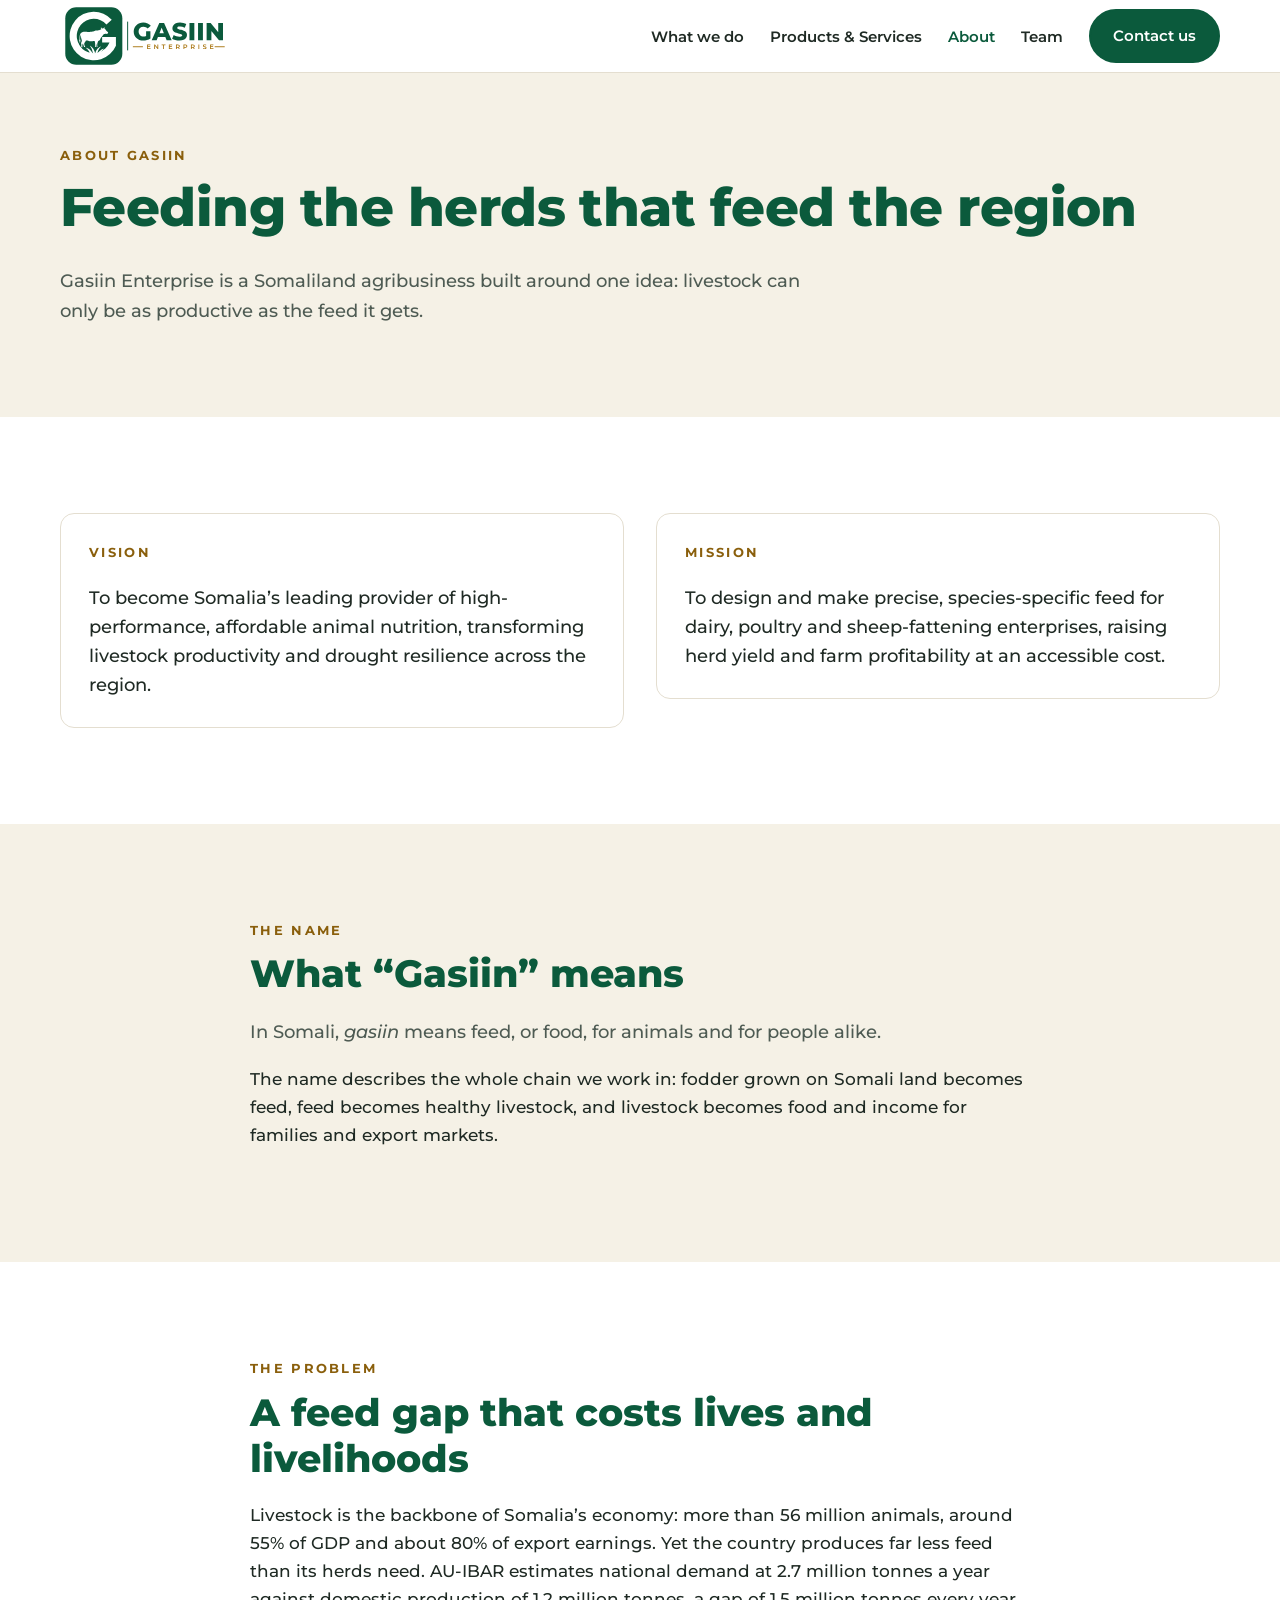
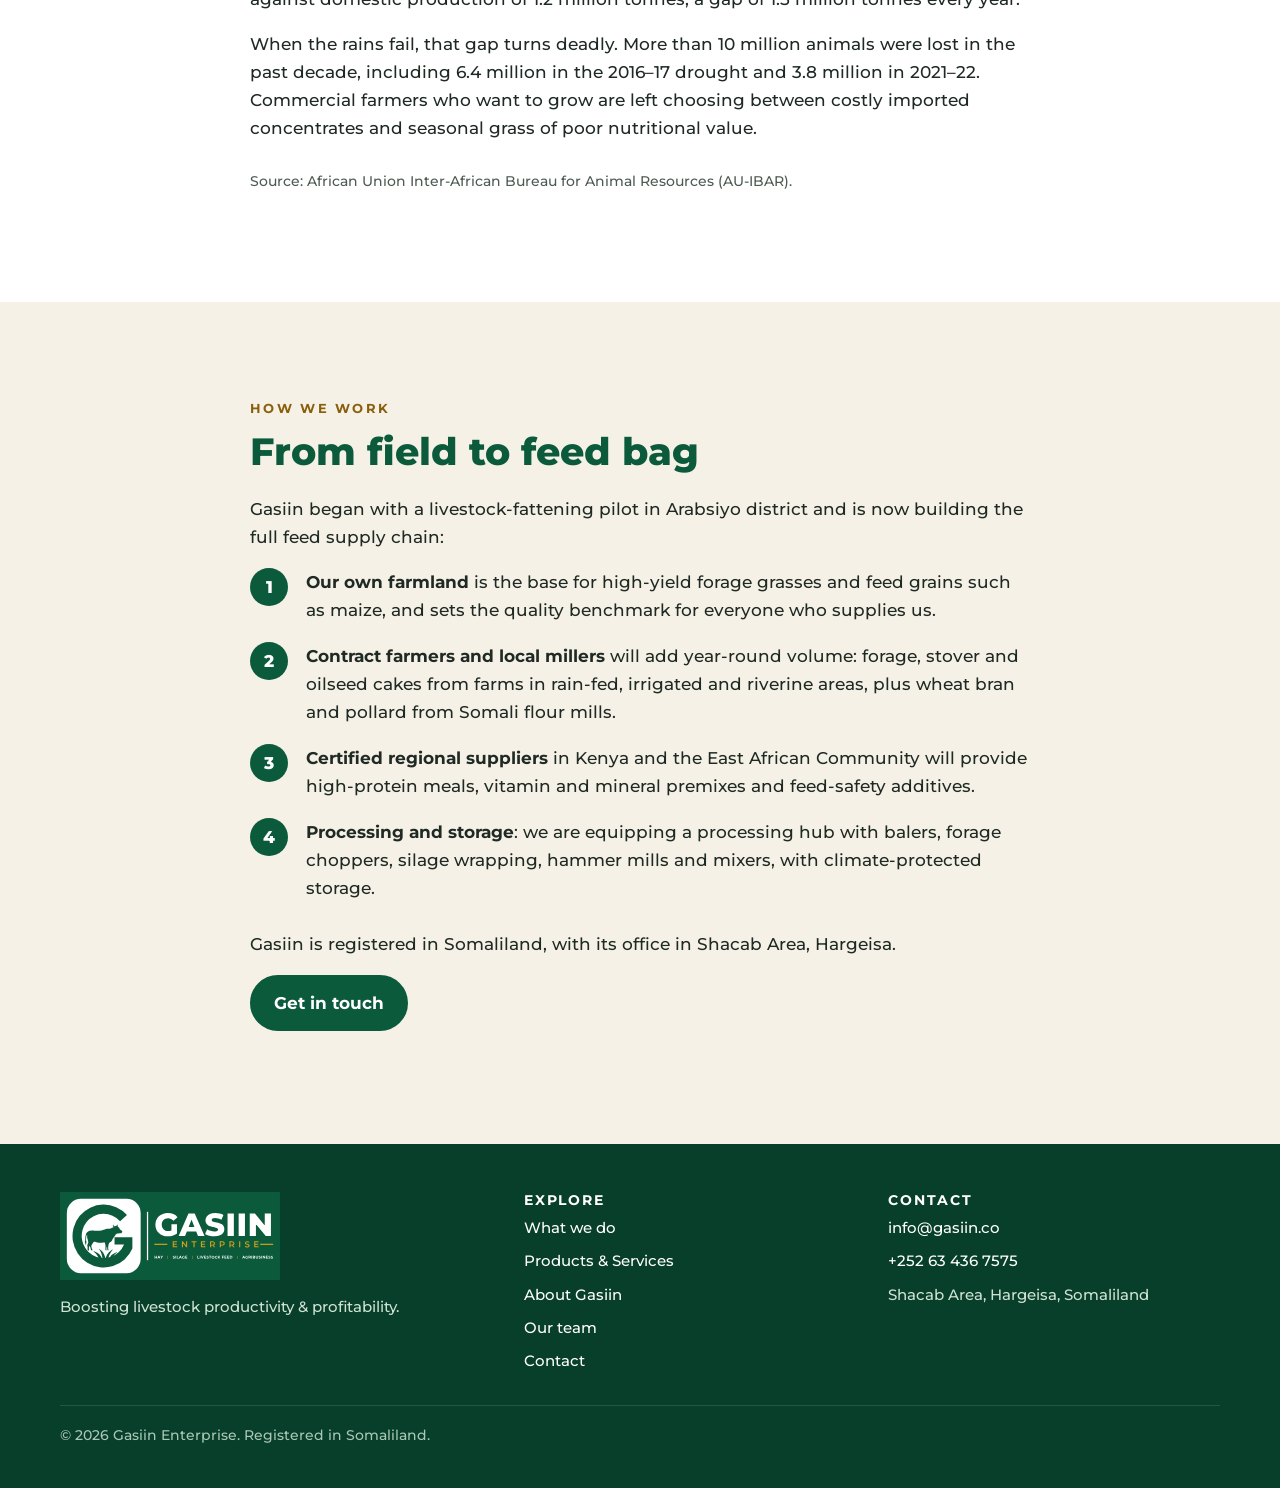
==== docs/about.html @ 03f1e2ad "Gasiin Enterprise website (gasiin.co) Co-Authored-By: Claude Opus 5.5 <noreply@anthropic.com> Claude" ====
<!doctype html>
<html lang="en">
<head>
<meta charset="utf-8">
<meta name="viewport" content="width=device-width, initial-scale=1">
<title>About Gasiin Enterprise | Vision, Mission and How We Work</title>
<meta name="description" content="Why Gasiin exists, what the name means, and how we produce reliable, affordable animal feed year-round for Somalia’s livestock sector.">
<link rel="canonical" href="https://gasiin.co/about.html">
<meta name="theme-color" content="#0B5A3C">
<meta property="og:type" content="website">
<meta property="og:site_name" content="Gasiin Enterprise">
<meta property="og:title" content="About Gasiin Enterprise | Vision, Mission and How We Work">
<meta property="og:description" content="Why Gasiin exists, what the name means, and how we produce reliable, affordable animal feed year-round for Somalia’s livestock sector.">
<meta property="og:url" content="https://gasiin.co/about.html">
<meta property="og:image" content="https://gasiin.co/assets/img/og-image.png">
<meta name="twitter:card" content="summary_large_image">
<link rel="icon" href="favicon.ico" sizes="any">
<link rel="icon" type="image/png" sizes="32x32" href="assets/img/favicon-32.png">
<link rel="apple-touch-icon" href="assets/img/apple-touch-icon.png">
<link rel="preconnect" href="https://fonts.googleapis.com">
<link rel="preconnect" href="https://fonts.gstatic.com" crossorigin>
<link rel="stylesheet" href="https://fonts.googleapis.com/css2?family=Montserrat:wght@500;600;700;800&amp;display=swap">
<link rel="stylesheet" href="assets/css/site.css">
</head>
<body>
<a class="skip" href="#main">Skip to content</a>
<header class="site-header">
  <div class="container">
    <a class="brand" href="index.html"><img src="assets/img/logo-compact.svg" alt="Gasiin Enterprise" width="170" height="68"></a>
    <button class="menu-toggle" type="button" aria-expanded="false" aria-controls="nav">Menu</button>
    <nav class="nav" id="nav" aria-label="Main">
      <ul>
        <li><a href="index.html#what">What we do</a></li>
        <li><a href="products.html">Products &amp; Services</a></li>
        <li><a href="about.html" aria-current="page">About</a></li>
        <li><a href="index.html#team">Team</a></li>
        <li><a class="btn" href="contact.html">Contact us</a></li>
      </ul>
    </nav>
  </div>
</header>
<main id="main">

<section class="page-hero">
  <div class="container">
    <span class="eyebrow">About Gasiin</span>
    <h1>Feeding the herds that feed the region</h1>
    <p class="lead">Gasiin Enterprise is a Somaliland agribusiness built around one idea: livestock can only be as productive as the feed it gets.</p>
  </div>
</section>

<section class="section">
  <div class="container grid-2" style="align-items:start">
    <div class="card">
      <span class="eyebrow">Vision</span>
      <p style="color:var(--ink);font-size:1.1rem">To become Somalia’s leading provider of high-performance, affordable animal nutrition, transforming livestock productivity and drought resilience across the region.</p>
    </div>
    <div class="card">
      <span class="eyebrow">Mission</span>
      <p style="color:var(--ink);font-size:1.1rem">To design and make precise, species-specific feed for dairy, poultry and sheep-fattening enterprises, raising herd yield and farm profitability at an accessible cost.</p>
    </div>
  </div>
</section>

<section class="section section--beige">
  <div class="container prose">
    <span class="eyebrow">The name</span>
    <h2>What “Gasiin” means</h2>
    <p class="lead">In Somali, <em>gasiin</em> means feed, or food, for animals and for people alike.</p>
    <p>The name describes the whole chain we work in: fodder grown on Somali land becomes feed, feed becomes healthy livestock, and livestock becomes food and income for families and export markets.</p>
  </div>
</section>

<section class="section">
  <div class="container prose">
    <span class="eyebrow">The problem</span>
    <h2>A feed gap that costs lives and livelihoods</h2>
    <p>Livestock is the backbone of Somalia’s economy: more than 56 million animals, around 55% of GDP and about 80% of export earnings. Yet the country produces far less feed than its herds need. AU-IBAR estimates national demand at 2.7 million tonnes a year against domestic production of 1.2 million tonnes, a gap of 1.5 million tonnes every year.</p>
    <p>When the rains fail, that gap turns deadly. More than 10 million animals were lost in the past decade, including 6.4 million in the 2016–17 drought and 3.8 million in 2021–22. Commercial farmers who want to grow are left choosing between costly imported concentrates and seasonal grass of poor nutritional value.</p>
    <p class="source" style="color:var(--muted)">Source: African Union Inter-African Bureau for Animal Resources (AU-IBAR).</p>
  </div>
</section>

<section class="section section--beige" id="how">
  <div class="container prose">
    <span class="eyebrow">How we work</span>
    <h2>From field to feed bag</h2>
    <p>Gasiin began with a livestock-fattening pilot in Arabsiyo district and is now building the full feed supply chain:</p>
    <ol class="steps">
      <li><strong>Our own farmland</strong> is the base for high-yield forage grasses and feed grains such as maize, and sets the quality benchmark for everyone who supplies us.</li>
      <li><strong>Contract farmers and local millers</strong> will add year-round volume: forage, stover and oilseed cakes from farms in rain-fed, irrigated and riverine areas, plus wheat bran and pollard from Somali flour mills.</li>
      <li><strong>Certified regional suppliers</strong> in Kenya and the East African Community will provide high-protein meals, vitamin and mineral premixes and feed-safety additives.</li>
      <li><strong>Processing and storage</strong>: we are equipping a processing hub with balers, forage choppers, silage wrapping, hammer mills and mixers, with climate-protected storage.</li>
    </ol>
    <p style="margin-top:28px">Gasiin is registered in Somaliland, with its office in Shacab Area, Hargeisa.</p>
    <p><a class="btn" href="contact.html">Get in touch</a></p>
  </div>
</section>

</main>
<footer class="site-footer">
  <div class="container">
    <div>
      <img src="assets/img/logo-reversed.svg" alt="Gasiin Enterprise" width="220" height="87">
      <p>Boosting livestock productivity &amp; profitability.</p>
    </div>
    <div>
      <h3>Explore</h3>
      <ul>
        <li><a href="index.html#what">What we do</a></li>
        <li><a href="products.html">Products &amp; Services</a></li>
        <li><a href="about.html">About Gasiin</a></li>
        <li><a href="index.html#team">Our team</a></li>
        <li><a href="contact.html">Contact</a></li>
      </ul>
    </div>
    <div>
      <h3>Contact</h3>
      <ul>
        <li><a href="mailto:info@gasiin.co">info@gasiin.co</a></li>
        <li><a href="tel:+252634367575">+252 63 436 7575</a></li>
        <li>Shacab Area, Hargeisa, Somaliland</li>
      </ul>
    </div>
    <p class="footer-bottom">© 2026 Gasiin Enterprise. Registered in Somaliland.</p>
  </div>
</footer>
<script src="assets/js/site.js" defer></script>
</body>
</html>
---- docs/assets/css/site.css ----
/* Gasiin Enterprise — site styles (Brand Kit v2) */
:root {
  --forest: #0B5A3C;
  --grass: #52A23A;
  --gold: #D4A017;
  --deep-gold: #A8740F;
  --deep-forest: #073F2A;
  --beige: #F5F1E6;
  --gold-text: #8A5F0C;     /* Deep Gold darkened for small text: meets WCAG AA on white and beige */
  --gold-on-green: #F0C64A; /* Harvest Gold lightened for small text on Forest Green */
  --ink: #1F2A24;
  --muted: #4E5B53;
  --line: #E4DED0;
  --radius: 14px;
  --max: 1160px;
}

*, *::before, *::after { box-sizing: border-box; }
html { scroll-behavior: smooth; scroll-padding-top: 88px; -webkit-text-size-adjust: 100%; }
body {
  margin: 0;
  font-family: "Montserrat", Arial, Helvetica, sans-serif;
  font-weight: 500;
  font-size: 17px;
  line-height: 1.65;
  color: var(--ink);
  background: #fff;
}
img, svg { max-width: 100%; height: auto; display: block; }
a { color: var(--forest); }
a:hover { color: var(--deep-forest); }
h1, h2, h3 { line-height: 1.2; margin: 0 0 .5em; color: var(--forest); }
h1 { font-weight: 800; font-size: clamp(2rem, 4.6vw, 3.3rem); letter-spacing: -0.01em; }
h2 { font-weight: 800; font-size: clamp(1.6rem, 3.2vw, 2.4rem); }
h3 { font-weight: 700; font-size: 1.2rem; }
p { margin: 0 0 1em; }
:focus-visible { outline: 3px solid var(--deep-forest); outline-offset: 2px; box-shadow: 0 0 0 6px var(--gold); }
.section--green :focus-visible, .site-footer :focus-visible { outline-color: #fff; }

.container { width: min(100% - 40px, var(--max)); margin-inline: auto; }
.skip { position: absolute; left: -999px; }
.skip:focus { left: 12px; top: 12px; z-index: 100; background: #fff; padding: 8px 12px; }

/* Header */
.site-header { position: sticky; top: 0; z-index: 50; background: rgba(255,255,255,.97); border-bottom: 1px solid var(--line); }
.site-header .container { display: flex; align-items: center; justify-content: space-between; gap: 20px; min-height: 72px; }
.brand img { width: 170px; }
.nav ul { list-style: none; margin: 0; padding: 0; display: flex; gap: 26px; align-items: center; }
.nav a { text-decoration: none; font-weight: 600; font-size: .95rem; color: var(--ink); }
.nav a:hover, .nav a[aria-current="page"] { color: var(--forest); }
.nav .btn { color: #fff; }
.menu-toggle { display: none; background: none; border: 1px solid var(--line); border-radius: 10px; padding: 10px 12px; font: inherit; font-weight: 700; color: var(--forest); cursor: pointer; min-height: 44px; }

/* Buttons */
.btn { display: inline-flex; align-items: center; justify-content: center; gap: 8px; min-height: 46px; padding: 12px 22px; border-radius: 999px; background: var(--forest); color: #fff; font-weight: 700; text-decoration: none; border: 2px solid var(--forest); }
.btn:hover { background: var(--deep-forest); border-color: var(--deep-forest); color: #fff; }
.btn--ghost { background: transparent; color: var(--forest); }
.btn--ghost:hover { background: var(--forest); color: #fff; }
.btn--gold { background: var(--gold); border-color: var(--gold); color: var(--deep-forest); }
.btn--gold:hover { background: #E4B42C; border-color: #E4B42C; color: var(--deep-forest); }
.btn-row { display: flex; flex-wrap: wrap; gap: 12px; }

/* Sections */
.section { padding: clamp(56px, 8vw, 96px) 0; }
.section--beige { background: var(--beige); }
.section--green { background: var(--forest); color: #fff; }
.section--green h2, .section--green h3 { color: #fff; }
.section--green .eyebrow { color: var(--gold-on-green); }
.eyebrow { display: block; font-size: .8rem; font-weight: 700; letter-spacing: .18em; text-transform: uppercase; color: var(--gold-text); margin-bottom: 10px; }
.lead { font-size: 1.15rem; color: var(--muted); max-width: 760px; }
.section--green .lead { color: #DDEBE2; }
.section-head { max-width: 780px; margin-bottom: 40px; }

/* Grids and cards */
.grid-2 { display: grid; grid-template-columns: repeat(2, minmax(0, 1fr)); gap: 32px; align-items: center; }
.grid-3 { display: grid; grid-template-columns: repeat(3, minmax(0, 1fr)); gap: 24px; }
.grid-4 { display: grid; grid-template-columns: repeat(4, minmax(0, 1fr)); gap: 20px; }
.card { background: #fff; border: 1px solid var(--line); border-radius: var(--radius); padding: 28px; display: flex; flex-direction: column; gap: 10px; }
.card p { color: var(--muted); margin: 0; }
.card .logo { width: 100%; max-width: 260px; margin-bottom: 6px; }
.card ul { margin: 0; padding-left: 1.1em; color: var(--muted); }
.card .more { margin-top: auto; font-weight: 700; text-decoration: none; }
.icon { width: 44px; height: 44px; border-radius: 12px; background: var(--beige); color: var(--forest); display: grid; place-items: center; }
.icon svg { width: 24px; height: 24px; }

.stat { border-left: 4px solid var(--gold); padding: 6px 0 6px 18px; }
.stat strong { display: block; font-size: clamp(1.8rem, 3.4vw, 2.5rem); font-weight: 800; color: #fff; line-height: 1.1; }
.stat span { color: #DDEBE2; font-size: .98rem; }
.source { margin-top: 28px; font-size: .85rem; color: #BFD6C8; }

/* Hero */
.hero { padding: clamp(40px, 7vw, 88px) 0; background: linear-gradient(180deg, var(--beige), #fff); }
.hero .tagline { font-size: 1.2rem; color: var(--muted); max-width: 560px; }
.hero .descriptor { font-size: .82rem; font-weight: 700; letter-spacing: .14em; color: var(--forest); margin-bottom: 18px; }
.hero .descriptor b { color: var(--gold); font-weight: 700; padding: 0 6px; }

/* People */
.person { display: flex; gap: 18px; align-items: flex-start; }
.avatar { flex: 0 0 72px; height: 72px; border-radius: 50%; background: var(--forest); color: #fff; display: grid; place-items: center; font-weight: 800; font-size: 1.3rem; }
.person h3 { margin-bottom: 2px; }
.role { display: block; font-size: .85rem; font-weight: 700; letter-spacing: .06em; text-transform: uppercase; color: var(--gold-text); margin-bottom: 8px; }
.person p { color: var(--muted); margin: 0; font-size: .97rem; }
.subhead { margin: 48px 0 20px; font-size: 1rem; letter-spacing: .14em; text-transform: uppercase; color: var(--muted); font-weight: 700; }

/* Placeholders and media */
.placeholder { position: relative; aspect-ratio: 4 / 3; border-radius: var(--radius); background: var(--deep-forest) url("../img/g-mark-faint.svg") center / 38% no-repeat; display: flex; align-items: flex-end; padding: 14px 16px; color: #CFE3D4; font-size: .85rem; font-weight: 600; overflow: hidden; }
.placeholder--tall { aspect-ratio: 5 / 4; }
.gallery { display: grid; grid-template-columns: repeat(3, minmax(0, 1fr)); gap: 16px; }
.video { position: relative; aspect-ratio: 16 / 9; border-radius: var(--radius); overflow: hidden; background: var(--deep-forest); margin-top: 16px; }
.video button { all: unset; cursor: pointer; position: absolute; inset: 0; display: grid; place-items: center; color: #fff; font-weight: 700; }
.video button span { background: var(--gold); color: var(--deep-forest); padding: 12px 22px; border-radius: 999px; }
.video iframe { position: absolute; inset: 0; width: 100%; height: 100%; border: 0; }

/* Contact */
.contact-list { list-style: none; padding: 0; margin: 0 0 24px; display: grid; gap: 14px; }
.contact-list li { display: flex; gap: 12px; align-items: flex-start; }
.contact-list a { color: #fff; font-weight: 700; }
.contact-list .icon { background: rgba(255,255,255,.1); color: var(--gold); flex: 0 0 44px; }

/* Detail pages */
.page-hero { background: var(--beige); padding: clamp(40px, 6vw, 72px) 0; }
.prose { max-width: 780px; }
.prose ul { padding-left: 1.2em; }
.product { display: grid; grid-template-columns: 300px minmax(0, 1fr); gap: 40px; padding: 48px 0; border-top: 1px solid var(--line); }
.product:first-of-type { border-top: 0; }
.spec { display: grid; grid-template-columns: max-content 1fr; gap: 6px 18px; margin: 16px 0; font-size: .97rem; }
.spec dt { font-weight: 700; color: var(--forest); }
.spec dd { margin: 0; color: var(--muted); }
.steps { counter-reset: s; list-style: none; padding: 0; display: grid; gap: 18px; }
.steps li { counter-increment: s; position: relative; padding-left: 56px; }
.steps li::before { content: counter(s); position: absolute; left: 0; top: 0; width: 38px; height: 38px; border-radius: 50%; background: var(--forest); color: #fff; display: grid; place-items: center; font-weight: 800; }

/* Footer */
.site-footer { background: var(--deep-forest); color: #CFE3D4; padding: 48px 0 28px; font-size: .95rem; }
.site-footer .container { display: grid; grid-template-columns: 1.3fr 1fr 1fr; gap: 32px; }
.site-footer img { width: 220px; margin-bottom: 14px; }
.site-footer h3 { color: #fff; font-size: .85rem; letter-spacing: .14em; text-transform: uppercase; }
.site-footer ul { list-style: none; padding: 0; margin: 0; display: grid; gap: 8px; }
.site-footer a { color: #fff; text-decoration: none; }
.site-footer a:hover { color: var(--gold); }
.footer-bottom { grid-column: 1 / -1; border-top: 1px solid rgba(255,255,255,.12); padding-top: 18px; font-size: .85rem; color: #A9C7B6; }

/* Responsive */
@media (max-width: 960px) {
  .grid-4 { grid-template-columns: repeat(2, minmax(0, 1fr)); }
  .grid-3 { grid-template-columns: repeat(2, minmax(0, 1fr)); }
  .product { grid-template-columns: 1fr; gap: 16px; }
  .product .logo { max-width: 260px; }
}
@media (max-width: 720px) {
  body { font-size: 16px; }
  .menu-toggle { display: inline-block; }
  .nav { position: absolute; top: 72px; left: 0; right: 0; background: #fff; border-bottom: 1px solid var(--line); display: none; }
  .nav.open { display: block; }
  .nav ul { flex-direction: column; align-items: stretch; gap: 0; padding: 8px 20px 18px; }
  .nav li a { display: block; padding: 12px 0; }
  .nav .btn { margin-top: 8px; }
  .nav li a.btn { padding: 12px 22px; display: inline-flex; }
  .brand img { width: 140px; }
  .grid-2, .grid-3, .grid-4, .gallery { grid-template-columns: 1fr; }
  .site-footer .container { grid-template-columns: 1fr; }
  .spec { grid-template-columns: 1fr; }
}

/* Contact form */
.form label { font-weight: 700; font-size: .92rem; color: var(--forest); margin-top: 6px; }
.form input, .form select, .form textarea { width: 100%; font: inherit; font-size: 16px; padding: 12px 14px; border: 1px solid #CFC7B4; border-radius: 10px; background: #fff; color: var(--ink); }
.form input:focus, .form select:focus, .form textarea:focus { outline: 3px solid var(--deep-forest); outline-offset: 1px; border-color: var(--forest); }
.form .btn { margin-top: 14px; align-self: flex-start; cursor: pointer; font: inherit; font-weight: 700; }
.form-note { font-size: .85rem; color: var(--muted); }
.hp { position: absolute; left: -9999px; width: 1px; height: 1px; opacity: 0; }
.contact-list--light a { color: var(--forest); }
.contact-list--light .icon { background: var(--beige); color: var(--forest); }
.photo { width: 100%; aspect-ratio: 4 / 3; object-fit: cover; border-radius: var(--radius); }
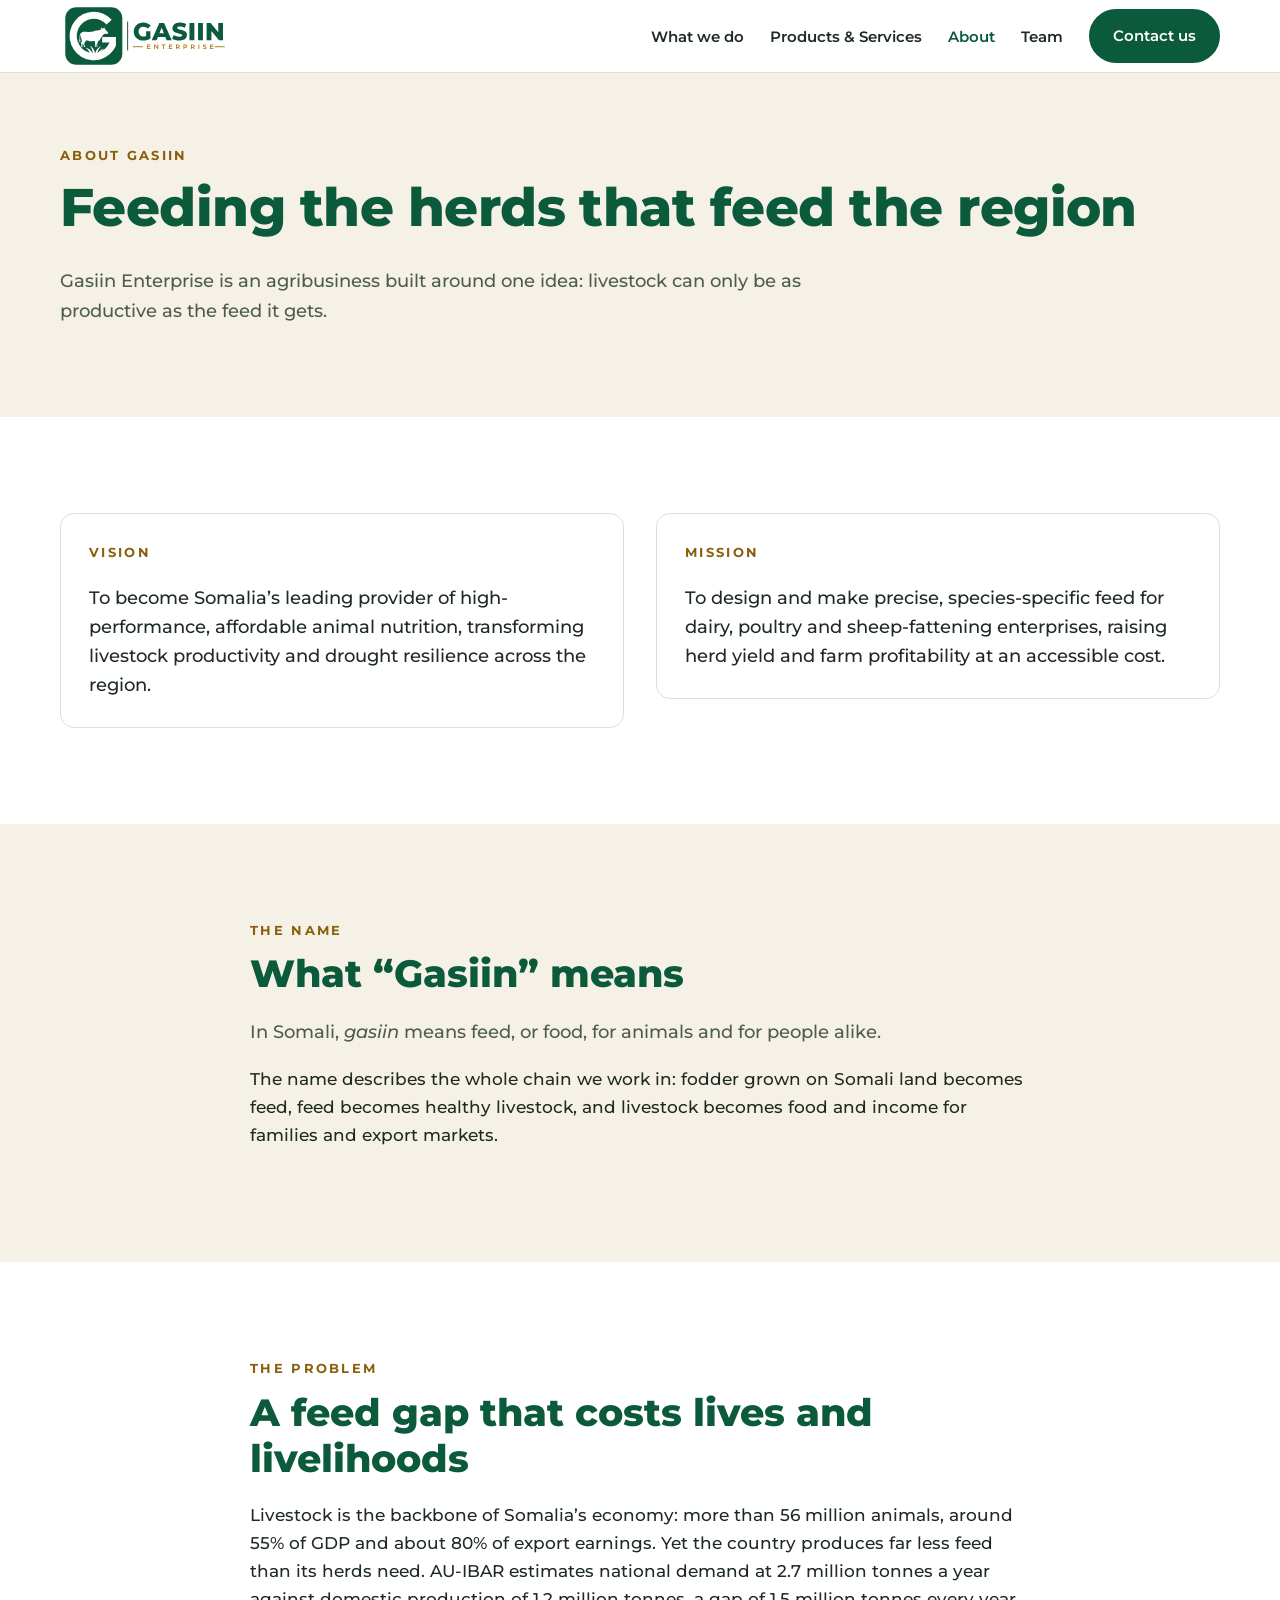
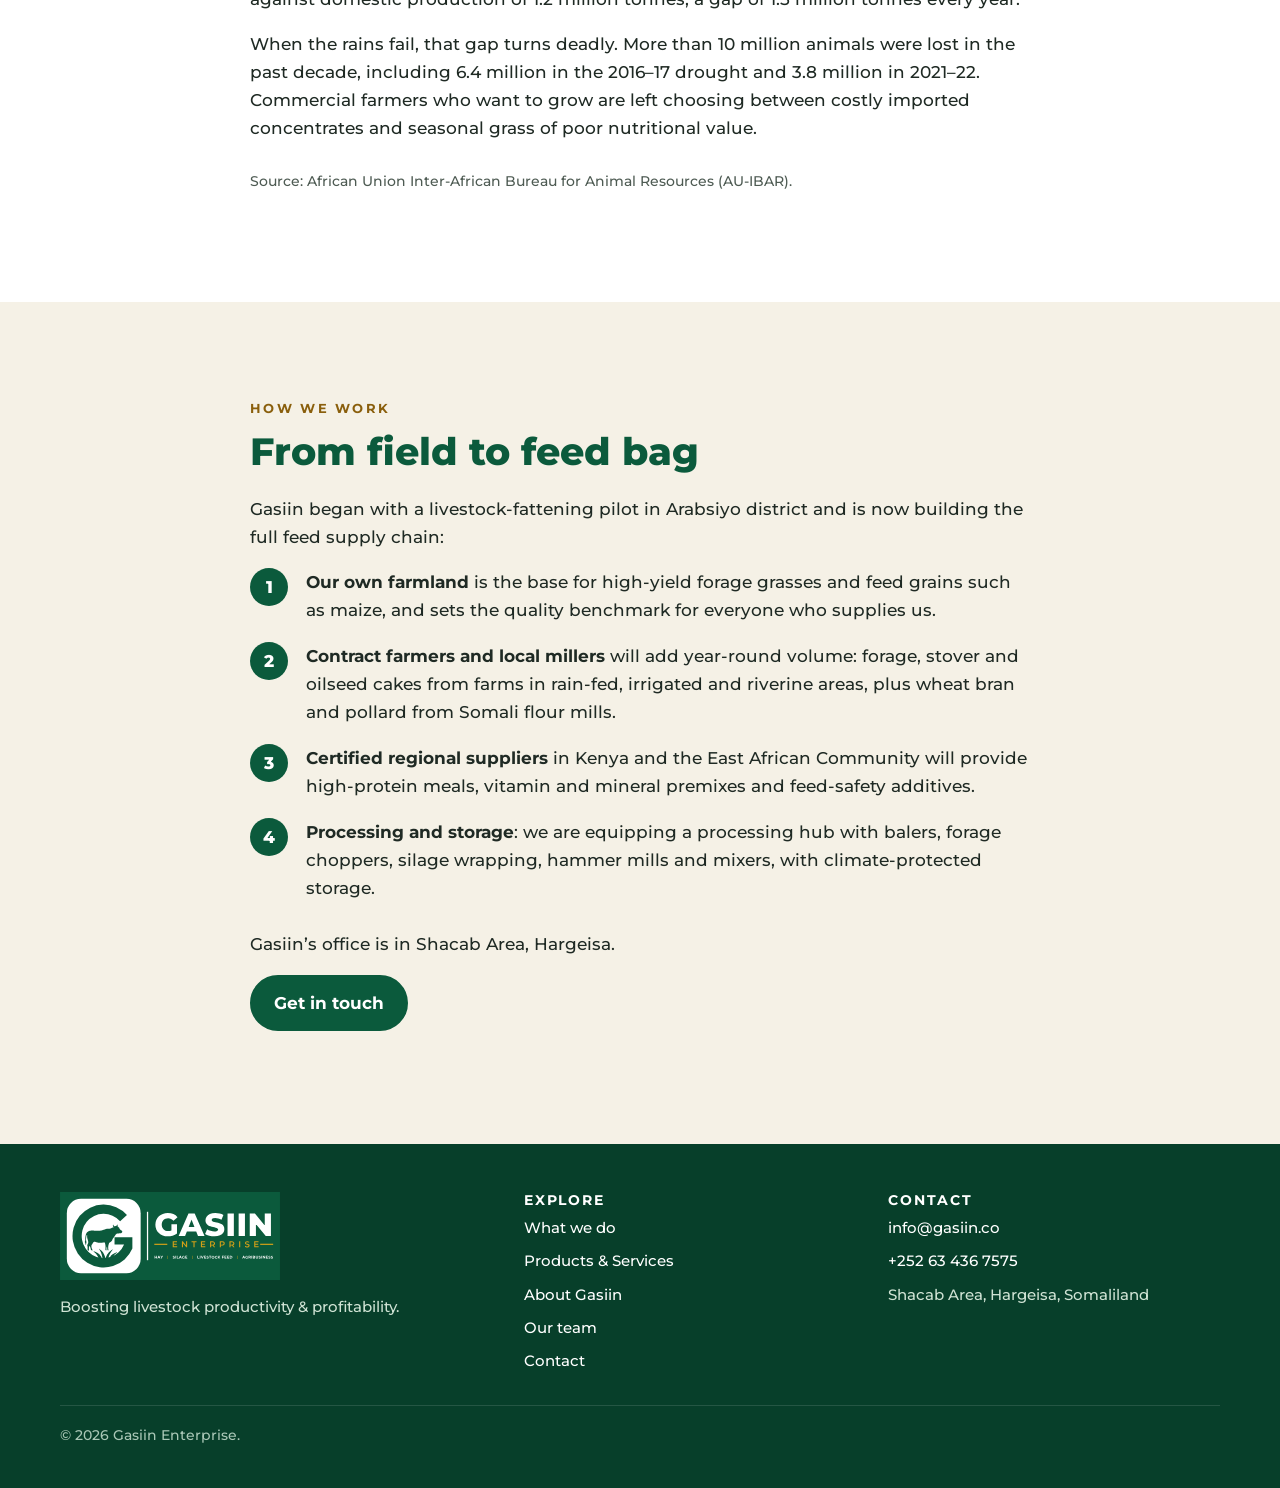
==== commit fdabcd45: "Remove statements that Gasiin is Somaliland-based or registered Co-Authored-By: Claude Opus 5.5 <nor" ====
--- a/docs/about.html
+++ b/docs/about.html
@@ -45,7 +45,7 @@
   <div class="container">
     <span class="eyebrow">About Gasiin</span>
     <h1>Feeding the herds that feed the region</h1>
-    <p class="lead">Gasiin Enterprise is a Somaliland agribusiness built around one idea: livestock can only be as productive as the feed it gets.</p>
+    <p class="lead">Gasiin Enterprise is an agribusiness built around one idea: livestock can only be as productive as the feed it gets.</p>
   </div>
 </section>
 
@@ -92,7 +92,7 @@
       <li><strong>Certified regional suppliers</strong> in Kenya and the East African Community will provide high-protein meals, vitamin and mineral premixes and feed-safety additives.</li>
       <li><strong>Processing and storage</strong>: we are equipping a processing hub with balers, forage choppers, silage wrapping, hammer mills and mixers, with climate-protected storage.</li>
     </ol>
-    <p style="margin-top:28px">Gasiin is registered in Somaliland, with its office in Shacab Area, Hargeisa.</p>
+    <p style="margin-top:28px">Gasiin’s office is in Shacab Area, Hargeisa.</p>
     <p><a class="btn" href="contact.html">Get in touch</a></p>
   </div>
 </section>
@@ -122,7 +122,7 @@
         <li>Shacab Area, Hargeisa, Somaliland</li>
       </ul>
     </div>
-    <p class="footer-bottom">© 2026 Gasiin Enterprise. Registered in Somaliland.</p>
+    <p class="footer-bottom">© 2026 Gasiin Enterprise.</p>
   </div>
 </footer>
 <script src="assets/js/site.js" defer></script>
--- a/docs/assets/css/site.css
+++ b/docs/assets/css/site.css
@@ -106,6 +106,17 @@
 .placeholder { position: relative; aspect-ratio: 4 / 3; border-radius: var(--radius); background: var(--deep-forest) url("../img/g-mark-faint.svg") center / 38% no-repeat; display: flex; align-items: flex-end; padding: 14px 16px; color: #CFE3D4; font-size: .85rem; font-weight: 600; overflow: hidden; }
 .placeholder--tall { aspect-ratio: 5 / 4; }
 .gallery { display: grid; grid-template-columns: repeat(3, minmax(0, 1fr)); gap: 16px; }
+/* Gallery photos with hover captions */
+.photo { position: relative; margin: 0; aspect-ratio: 4 / 3; border-radius: var(--radius); overflow: hidden; background: var(--deep-forest); }
+.photo img { width: 100%; height: 100%; object-fit: cover; display: block; transition: transform .5s ease; }
+.photo figcaption { position: absolute; inset: auto 0 0 0; padding: 40px 16px 14px; color: #fff; background: linear-gradient(180deg, rgba(10,40,25,0) 0%, rgba(10,40,25,.88) 55%); display: grid; gap: 4px; font-size: .9rem; line-height: 1.4; transform: translateY(101%); transition: transform .35s ease; }
+.photo figcaption strong { font-size: 1rem; }
+.photo figcaption time { font-size: .78rem; font-weight: 700; letter-spacing: .08em; text-transform: uppercase; color: #F0C64A; }
+.photo:hover figcaption, .photo:focus-within figcaption, .photo:focus figcaption { transform: none; }
+.photo:hover img, .photo:focus img { transform: scale(1.04); }
+.photo:focus-visible { outline: 3px solid var(--gold); outline-offset: 3px; }
+@media (hover: none) { .photo figcaption { transform: none; } }
+@media (prefers-reduced-motion: reduce) { .photo img, .photo figcaption { transition: none; } }
 .video { position: relative; aspect-ratio: 16 / 9; border-radius: var(--radius); overflow: hidden; background: var(--deep-forest); margin-top: 16px; }
 .video button { all: unset; cursor: pointer; position: absolute; inset: 0; display: grid; place-items: center; color: #fff; font-weight: 700; }
 .video button span { background: var(--gold); color: var(--deep-forest); padding: 12px 22px; border-radius: 999px; }
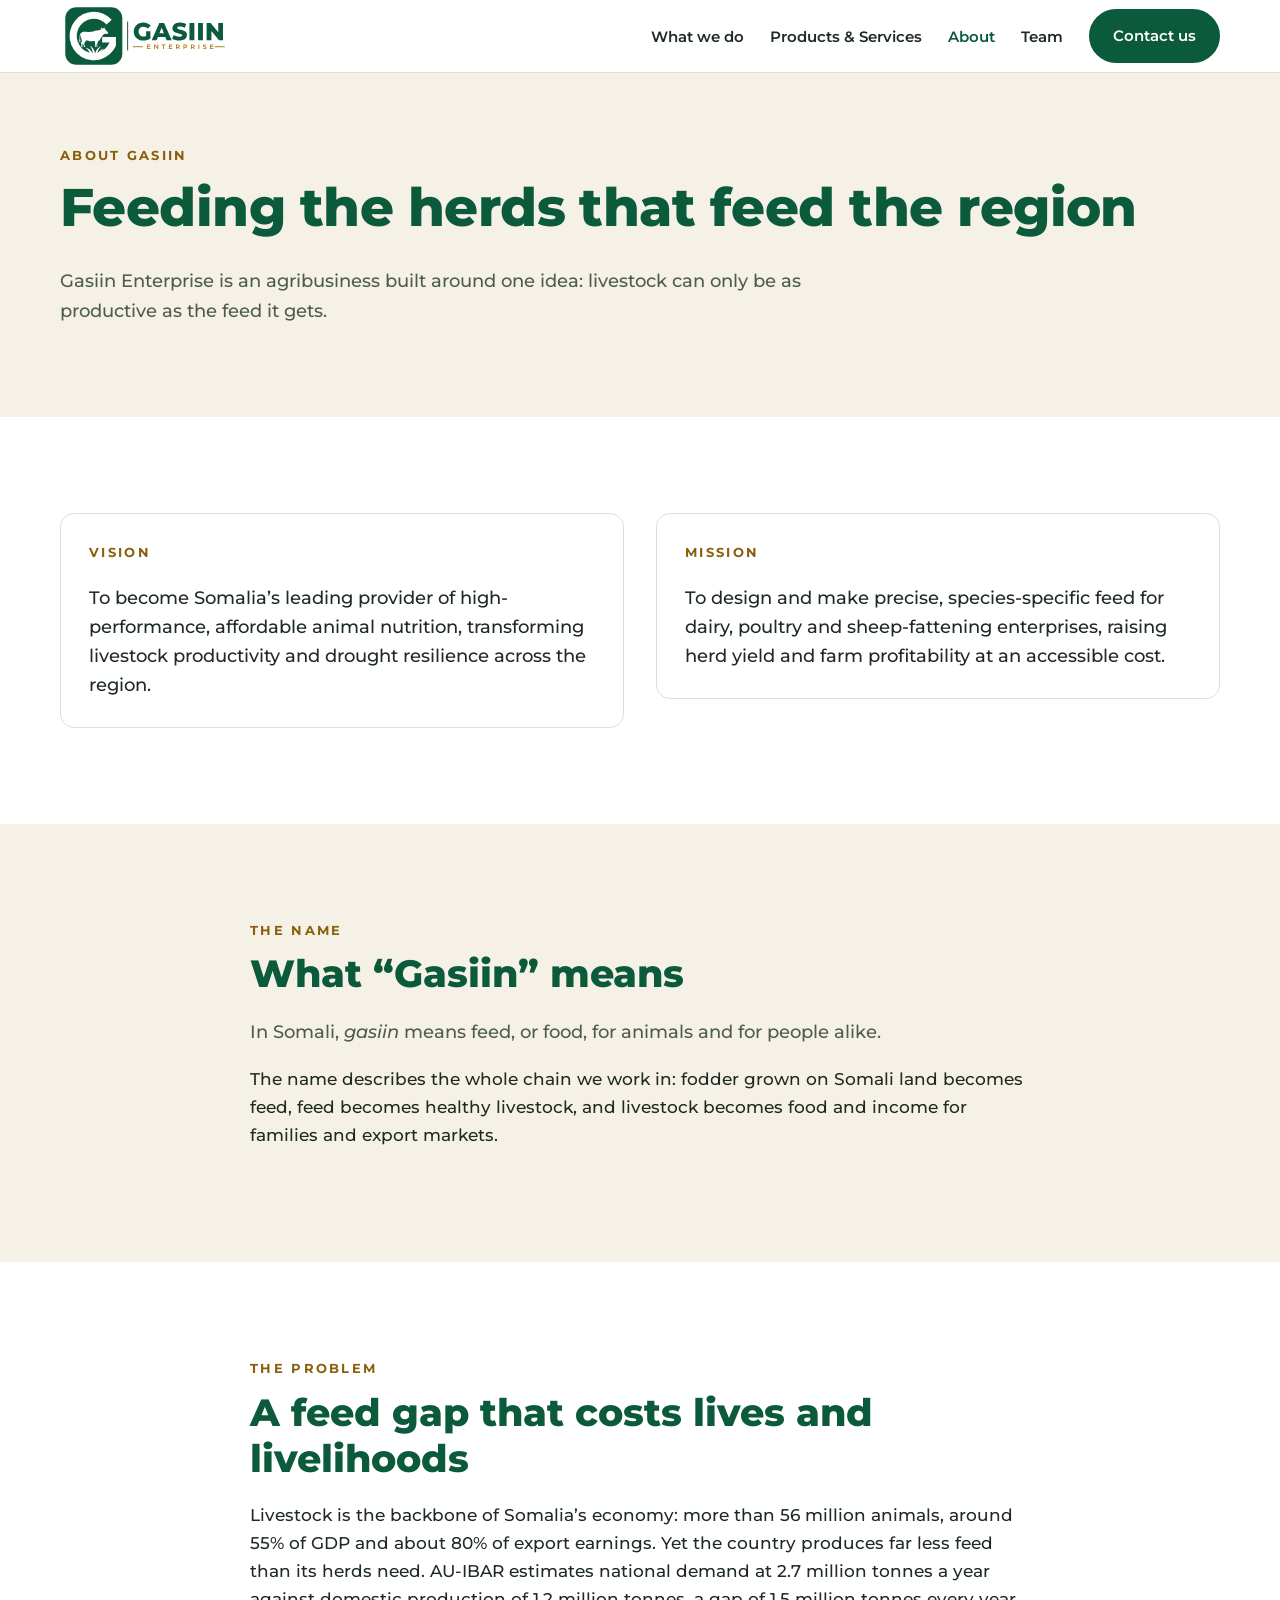
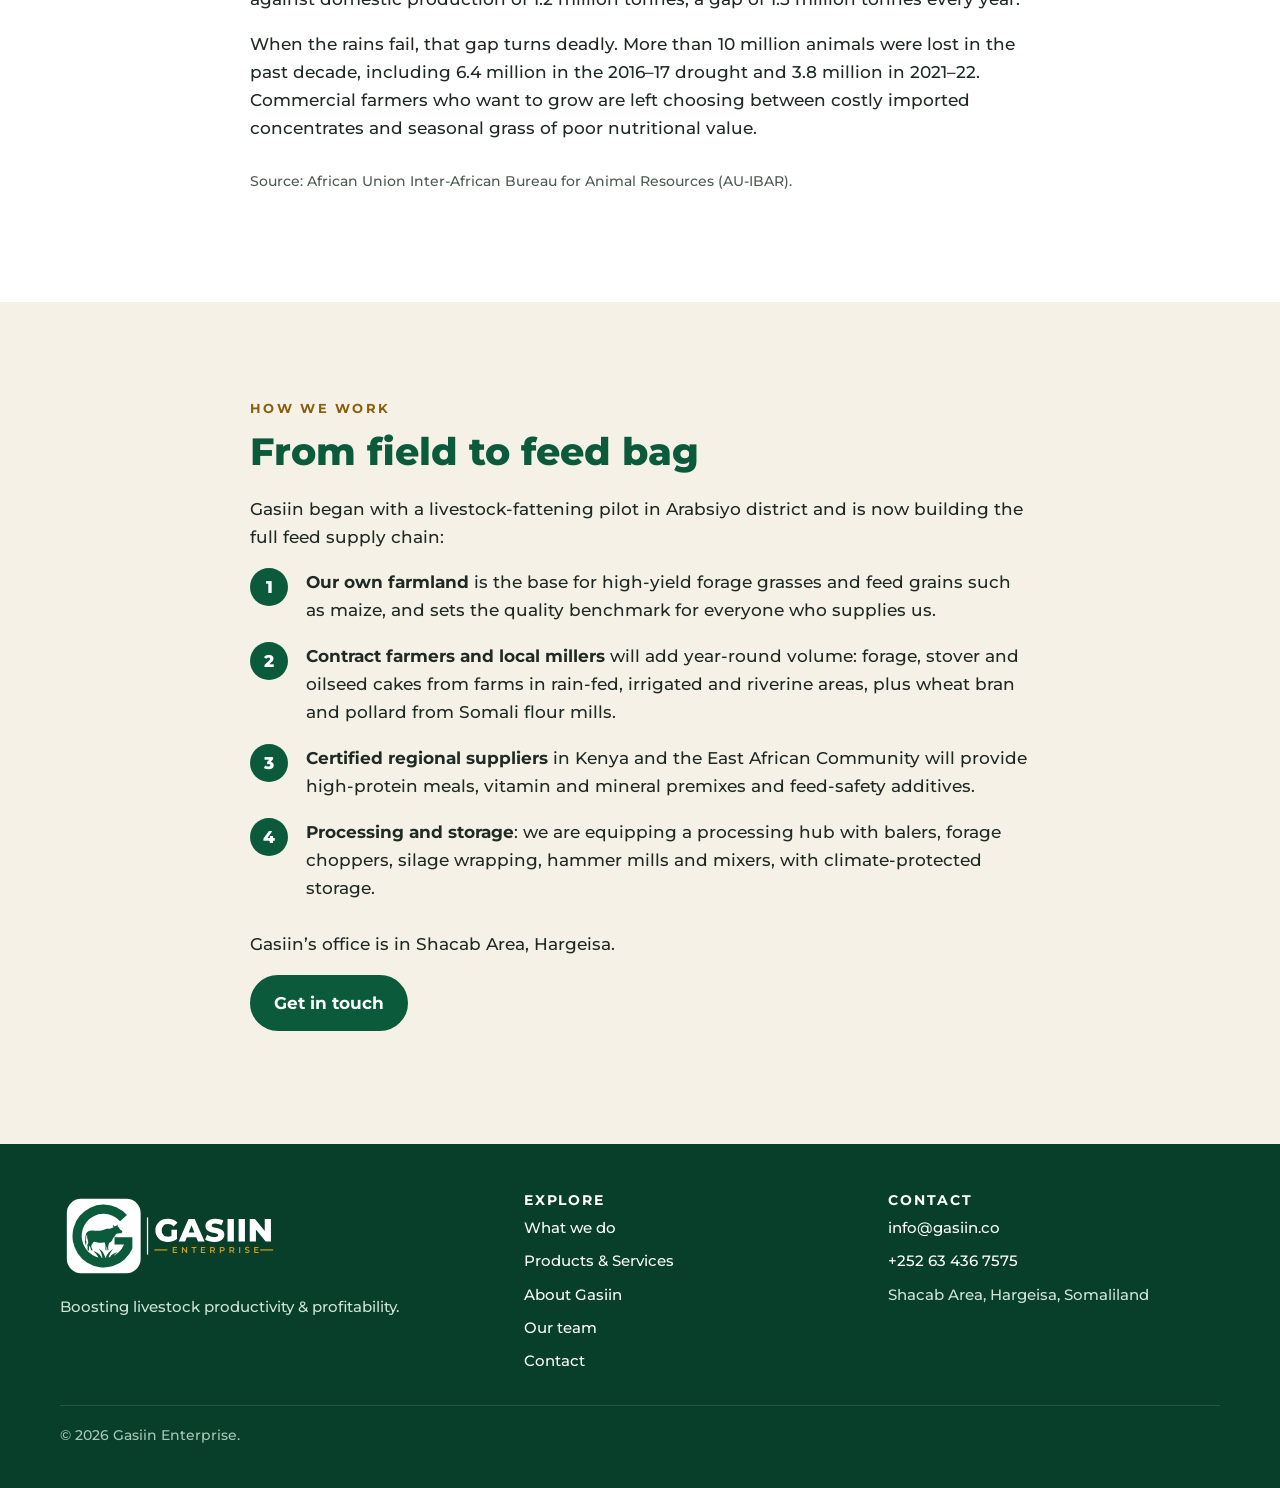
==== commit a117f967: "Use the agreed tagline brand: remove HAY|SILAGE descriptor logos Footer uses the plain reversed logo" ====
--- a/docs/about.html
+++ b/docs/about.html
@@ -20,7 +20,7 @@
 <link rel="preconnect" href="https://fonts.googleapis.com">
 <link rel="preconnect" href="https://fonts.gstatic.com" crossorigin>
 <link rel="stylesheet" href="https://fonts.googleapis.com/css2?family=Montserrat:wght@500;600;700;800&amp;display=swap">
-<link rel="stylesheet" href="assets/css/site.css">
+<link rel="stylesheet" href="assets/css/site.css?v=20261126d">
 </head>
 <body>
 <a class="skip" href="#main">Skip to content</a>
@@ -101,7 +101,7 @@
 <footer class="site-footer">
   <div class="container">
     <div>
-      <img src="assets/img/logo-reversed.svg" alt="Gasiin Enterprise" width="220" height="87">
+      <img src="assets/img/logo-reversed-compact.svg" alt="Gasiin Enterprise" width="220" height="87">
       <p>Boosting livestock productivity &amp; profitability.</p>
     </div>
     <div>
--- a/docs/assets/css/site.css
+++ b/docs/assets/css/site.css
@@ -96,7 +96,8 @@
 
 /* People */
 .person { display: flex; gap: 18px; align-items: flex-start; }
-.avatar { flex: 0 0 72px; height: 72px; border-radius: 50%; background: var(--forest); color: #fff; display: grid; place-items: center; font-weight: 800; font-size: 1.3rem; }
+.avatar { flex: 0 0 120px; width: 120px; height: 120px; border-radius: 50%; background: var(--forest); color: #fff; display: grid; place-items: center; font-weight: 800; font-size: 1.3rem; }
+.avatar--photo { object-fit: cover; object-position: center 30%; background: var(--beige); border: 3px solid #fff; box-shadow: 0 2px 10px rgba(0,0,0,.12); }
 .person h3 { margin-bottom: 2px; }
 .role { display: block; font-size: .85rem; font-weight: 700; letter-spacing: .06em; text-transform: uppercase; color: var(--gold-text); margin-bottom: 8px; }
 .person p { color: var(--muted); margin: 0; font-size: .97rem; }
@@ -106,6 +107,10 @@
 .placeholder { position: relative; aspect-ratio: 4 / 3; border-radius: var(--radius); background: var(--deep-forest) url("../img/g-mark-faint.svg") center / 38% no-repeat; display: flex; align-items: flex-end; padding: 14px 16px; color: #CFE3D4; font-size: .85rem; font-weight: 600; overflow: hidden; }
 .placeholder--tall { aspect-ratio: 5 / 4; }
 .gallery { display: grid; grid-template-columns: repeat(3, minmax(0, 1fr)); gap: 16px; }
+/* Hero photo */
+.hero-photo { margin: 0; aspect-ratio: 5 / 4; border-radius: var(--radius); overflow: hidden; background: var(--deep-forest); }
+.hero-photo img { width: 100%; height: 100%; object-fit: cover; display: block; }
+
 /* Gallery photos with hover captions */
 .photo { position: relative; margin: 0; aspect-ratio: 4 / 3; border-radius: var(--radius); overflow: hidden; background: var(--deep-forest); }
 .photo img { width: 100%; height: 100%; object-fit: cover; display: block; transition: transform .5s ease; }
@@ -121,6 +126,7 @@
 .video button { all: unset; cursor: pointer; position: absolute; inset: 0; display: grid; place-items: center; color: #fff; font-weight: 700; }
 .video button span { background: var(--gold); color: var(--deep-forest); padding: 12px 22px; border-radius: 999px; }
 .video iframe { position: absolute; inset: 0; width: 100%; height: 100%; border: 0; }
+.video video { position: absolute; inset: 0; width: 100%; height: 100%; object-fit: cover; background: var(--deep-forest); }
 
 /* Contact */
 .contact-list { list-style: none; padding: 0; margin: 0 0 24px; display: grid; gap: 14px; }
